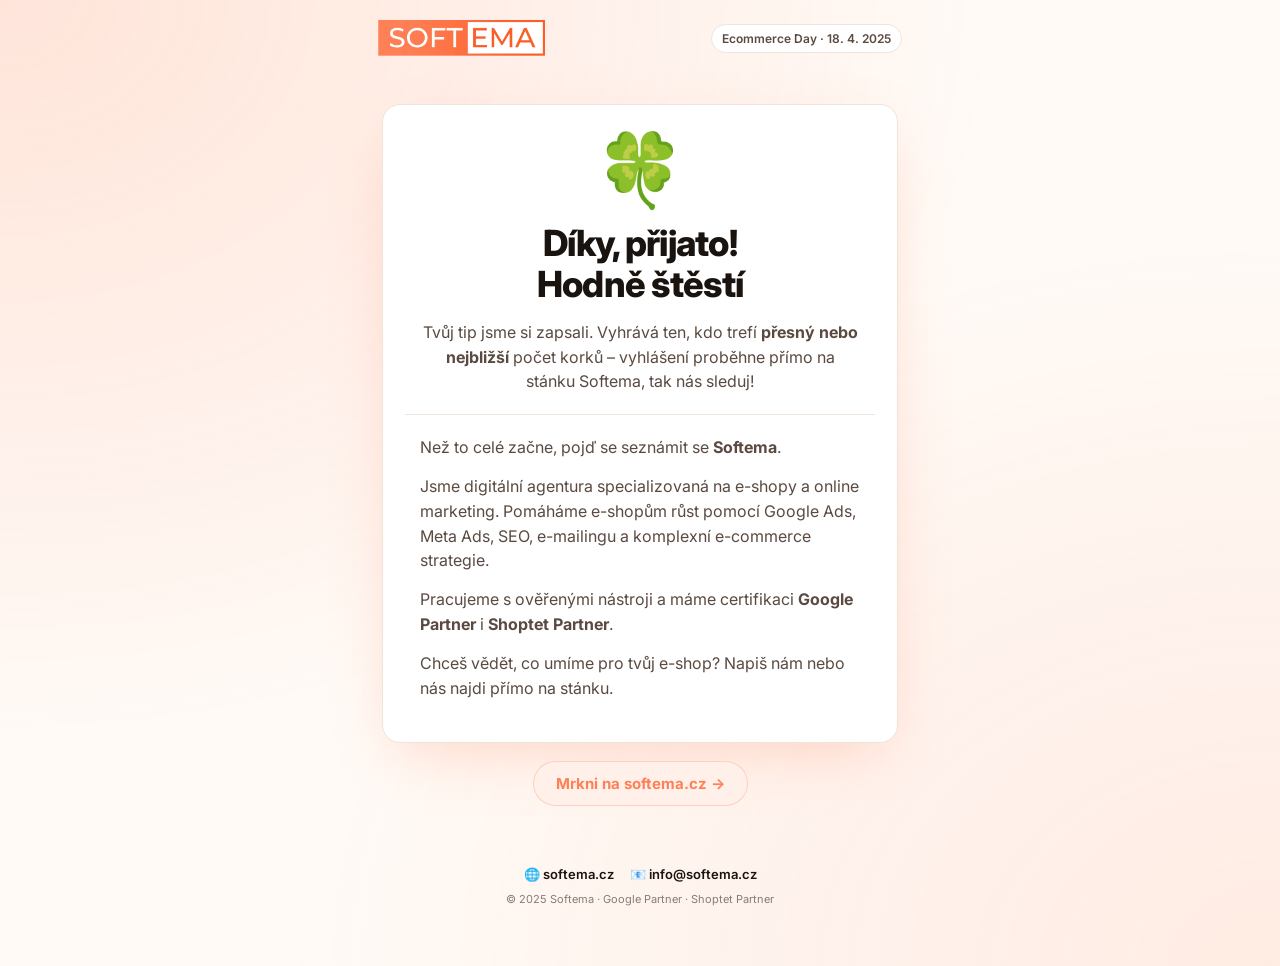
==== dekujeme.html @ 17188e15 "Add files via upload" ====
<!DOCTYPE html>
<html lang="cs">
<head>
<meta charset="UTF-8" />
<meta name="viewport" content="width=device-width, initial-scale=1, viewport-fit=cover" />
<meta name="theme-color" content="#ff8057" />
<title>Díky, tvůj tip je u nás! | Softema</title>
<link rel="preconnect" href="https://fonts.googleapis.com">
<link rel="preconnect" href="https://fonts.gstatic.com" crossorigin>
<link rel="stylesheet" href="https://fonts.googleapis.com/css2?family=Inter:wght@400;500;600;700;800&display=swap">
<link rel="stylesheet" href="styles.css" />
<style>
  .thanks {
    text-align: center;
    padding: 20px 4px;
  }
  .thanks__emoji {
    font-size: 72px;
    line-height: 1;
    margin-bottom: 18px;
    display: inline-block;
    animation: pop .5s cubic-bezier(.2,.9,.3,1.4) both;
  }
  @keyframes pop {
    0% { transform: scale(.4); opacity: 0; }
    100% { transform: scale(1); opacity: 1; }
  }
  .thanks h1 {
    font-size: clamp(28px, 7vw, 36px);
    line-height: 1.15;
    font-weight: 800;
    letter-spacing: -0.02em;
    margin: 0 0 14px;
  }
  .thanks p {
    font-size: 16px;
    line-height: 1.55;
    color: var(--ink-soft);
    margin: 0 auto 14px;
    max-width: 440px;
  }
  .thanks__card {
    background: #fff;
    border-radius: var(--radius);
    padding: 28px 22px;
    box-shadow: var(--shadow);
    border: 1px solid var(--line);
    margin-bottom: 18px;
  }
  .thanks__cta {
    display: inline-flex;
    align-items: center;
    gap: 8px;
    padding: 12px 22px;
    border-radius: 999px;
    font-weight: 700;
    font-size: 15px;
    color: var(--brand);
    background: var(--brand-soft);
    text-decoration: none;
    border: 1.5px solid rgba(255, 128, 87, 0.3);
    transition: background .15s, color .15s;
  }
  .thanks__cta:hover { background: var(--brand); color: #fff; }
</style>
</head>
<body>
  <main class="page">
    <header class="brand">
      <div class="brand__logo">
        <img src="Logo-softema.webp" alt="Softema" class="brand__img" />
      </div>
      <span class="brand__event">Ecommerce Day · 18. 4. 2025</span>
    </header>

    <section class="thanks">
      <div class="thanks__card">
        <span class="thanks__emoji">🍀</span>
        <h1 id="thanks-title">Díky, přijato!<br />Hodně štěstí</h1>
        <p>Tvůj tip jsme si zapsali. Vyhrává ten, kdo trefí <strong>přesný nebo nejbližší</strong> počet korků – vyhlášení proběhne přímo na stánku Softema, tak nás sleduj!</p>

        <hr style="border:0;border-top:1px solid var(--line);margin:20px 0;" />

        <p style="text-align:left;">Než to celé začne, pojď se seznámit se <strong>Softema</strong>.</p>
        <p style="text-align:left;">Jsme digitální agentura specializovaná na e-shopy a online marketing. Pomáháme e-shopům růst pomocí Google Ads, Meta Ads, SEO, e-mailingu a komplexní e-commerce strategie.</p>
        <p style="text-align:left;">Pracujeme s ověřenými nástroji a máme certifikaci <strong>Google Partner</strong> i <strong>Shoptet Partner</strong>.</p>
        <p style="text-align:left;">Chceš vědět, co umíme pro tvůj e-shop? Napiš nám nebo nás najdi přímo na stánku.</p>
      </div>

      <a class="thanks__cta" href="https://softema.cz" target="_blank" rel="noopener">
        Mrkni na softema.cz →
      </a>
    </section>

    <footer class="footer">
      <div class="footer__links">
        <a href="https://softema.cz" target="_blank" rel="noopener">🌐 softema.cz</a>
        <a href="mailto:info@softema.cz">📧 info@softema.cz</a>
      </div>
      <small>© 2025 Softema · Google Partner · Shoptet Partner</small>
    </footer>
  </main>

  <script>
    try {
      const name = sessionStorage.getItem('softema_lead_name');
      if (name) {
        document.getElementById('thanks-title').innerHTML =
          'Díky, ' + name.replace(/[<>]/g, '') + '!<br />Hodně štěstí';
      }
    } catch (_) {}
  </script>
</body>
</html>
---- styles.css ----
:root {
  --brand: #ff8057;
  --brand-dark: #e5673e;
  --brand-soft: #fff1ea;
  --ink: #1a1410;
  --ink-soft: #5a4a41;
  --line: #efe4dc;
  --bg: #fffaf6;
  --radius: 18px;
  --shadow: 0 20px 60px -20px rgba(255, 128, 87, 0.35);
}

* { box-sizing: border-box; }

html, body {
  margin: 0;
  padding: 0;
  font-family: 'Inter', -apple-system, BlinkMacSystemFont, 'Segoe UI', Roboto, sans-serif;
  color: var(--ink);
  background: var(--bg);
  -webkit-font-smoothing: antialiased;
  -webkit-text-size-adjust: 100%;
}

body {
  background:
    radial-gradient(ellipse at top left, rgba(255, 128, 87, 0.18), transparent 55%),
    radial-gradient(ellipse at bottom right, rgba(255, 128, 87, 0.12), transparent 55%),
    var(--bg);
  min-height: 100vh;
}

.page {
  max-width: 560px;
  margin: 0 auto;
  padding: 20px 18px 48px;
}

/* Brand header */
.brand {
  display: flex;
  align-items: center;
  justify-content: space-between;
  gap: 12px;
  margin-bottom: 28px;
}

.brand__logo {
  display: inline-flex;
  align-items: center;
  gap: 10px;
  font-weight: 800;
  font-size: 18px;
  letter-spacing: -0.01em;
}

.brand__img {
  height: 36px;
  width: auto;
  display: block;
}

.brand__event {
  font-size: 12px;
  font-weight: 600;
  color: var(--ink-soft);
  padding: 6px 10px;
  border: 1px solid var(--line);
  border-radius: 999px;
  background: #fff;
}

/* Hero */
.hero {
  text-align: center;
  padding: 12px 4px 28px;
}

.hero__badge {
  display: inline-block;
  font-size: 13px;
  font-weight: 600;
  color: var(--brand-dark);
  background: var(--brand-soft);
  padding: 6px 12px;
  border-radius: 999px;
  margin-bottom: 16px;
}

.hero__title {
  font-size: clamp(28px, 8vw, 40px);
  line-height: 1.1;
  font-weight: 800;
  letter-spacing: -0.02em;
  margin: 0 0 14px;
}

.hero__title-accent {
  color: var(--brand);
  position: relative;
  white-space: nowrap;
}

.hero__title-accent::after {
  content: "";
  position: absolute;
  left: 0;
  right: 0;
  bottom: 2px;
  height: 8px;
  background: rgba(255, 128, 87, 0.22);
  z-index: -1;
  border-radius: 4px;
}

.hero__lead {
  font-size: 16px;
  line-height: 1.55;
  color: var(--ink-soft);
  margin: 0 auto;
  max-width: 460px;
}

.hero__lead strong {
  color: var(--ink);
  font-weight: 700;
}

/* Winner rule banner */
.winner-rule {
  display: flex;
  align-items: center;
  gap: 14px;
  background: #fff;
  border: 2px solid var(--brand);
  border-radius: var(--radius);
  padding: 18px 18px;
  margin-bottom: 16px;
  box-shadow: 0 4px 20px -8px rgba(255, 128, 87, 0.4);
}

.winner-rule__icon {
  font-size: 36px;
  line-height: 1;
  flex-shrink: 0;
}

.winner-rule__text {
  display: flex;
  flex-direction: column;
  gap: 4px;
  font-size: 15px;
  line-height: 1.45;
  color: var(--ink);
}

.winner-rule__text strong {
  font-size: 13px;
  text-transform: uppercase;
  letter-spacing: 0.06em;
  color: var(--brand);
  font-weight: 800;
}

.winner-rule__text em {
  font-style: normal;
  font-weight: 700;
  color: var(--brand-dark);
}

/* Card with form */
.card {
  background: #fff;
  border-radius: var(--radius);
  padding: 24px 20px;
  box-shadow: var(--shadow);
  border: 1px solid var(--line);
}

.form {
  display: flex;
  flex-direction: column;
  gap: 16px;
}

.form__row {
  display: flex;
  flex-direction: column;
  gap: 16px;
}

.form__row--split {
  flex-direction: column;
}

.field {
  display: flex;
  flex-direction: column;
  gap: 6px;
}

.field__label {
  font-size: 13px;
  font-weight: 600;
  color: var(--ink);
}

.field__label em {
  color: var(--brand);
  font-style: normal;
}

.field input {
  width: 100%;
  padding: 15px 16px;
  font-size: 17px;
  font-family: inherit;
  color: var(--ink);
  background: #fff;
  border: 1.5px solid var(--line);
  border-radius: 12px;
  transition: border-color .15s, box-shadow .15s;
  -webkit-appearance: none;
  appearance: none;
}

.field input::placeholder { color: #b8a89e; }

.field input:focus {
  outline: none;
  border-color: var(--brand);
  box-shadow: 0 0 0 4px rgba(255, 128, 87, 0.18);
}

.field input:invalid:not(:placeholder-shown) {
  border-color: #e85a5a;
}

.field--guess input {
  font-size: 20px;
  font-weight: 700;
  text-align: center;
  letter-spacing: 0.02em;
  background: var(--brand-soft);
  border-color: rgba(255, 128, 87, 0.35);
}

/* Consent */
.consent {
  display: flex;
  gap: 10px;
  align-items: flex-start;
  font-size: 13px;
  line-height: 1.5;
  color: var(--ink-soft);
  padding: 4px 2px;
  cursor: pointer;
}

.consent input {
  margin-top: 2px;
  width: 18px;
  height: 18px;
  accent-color: var(--brand);
  flex-shrink: 0;
}

/* CTA */
.cta {
  display: inline-flex;
  align-items: center;
  justify-content: center;
  gap: 10px;
  width: 100%;
  padding: 16px 20px;
  font-size: 17px;
  font-weight: 700;
  font-family: inherit;
  color: #fff;
  background: var(--brand);
  border: 0;
  border-radius: 14px;
  cursor: pointer;
  transition: transform .1s, background .15s, box-shadow .2s;
  box-shadow: 0 10px 24px -8px rgba(255, 128, 87, 0.55);
  -webkit-tap-highlight-color: transparent;
}

.cta:hover { background: var(--brand-dark); }
.cta:active { transform: translateY(1px); }
.cta:disabled { opacity: .7; cursor: progress; }

.cta__arrow {
  transition: transform .2s;
}
.cta:hover .cta__arrow { transform: translateX(3px); }

.form__note {
  font-size: 12px;
  color: var(--ink-soft);
  text-align: center;
  margin: 2px 0 0;
}

/* Footer */
.footer {
  text-align: center;
  margin-top: 28px;
  padding: 12px;
  color: var(--ink-soft);
  font-size: 13px;
}

.footer__links {
  display: flex;
  gap: 16px;
  justify-content: center;
  flex-wrap: wrap;
  margin-bottom: 8px;
}

.footer__links a {
  color: var(--ink);
  text-decoration: none;
  font-weight: 600;
}

.footer__links a:hover { color: var(--brand); }

.footer small {
  font-size: 11px;
  opacity: .7;
}

/* Error state */
.form__error {
  background: #fff0f0;
  color: #b33030;
  border: 1px solid #ffd0d0;
  padding: 10px 12px;
  border-radius: 10px;
  font-size: 13px;
  display: none;
}

.form__error.is-visible { display: block; }
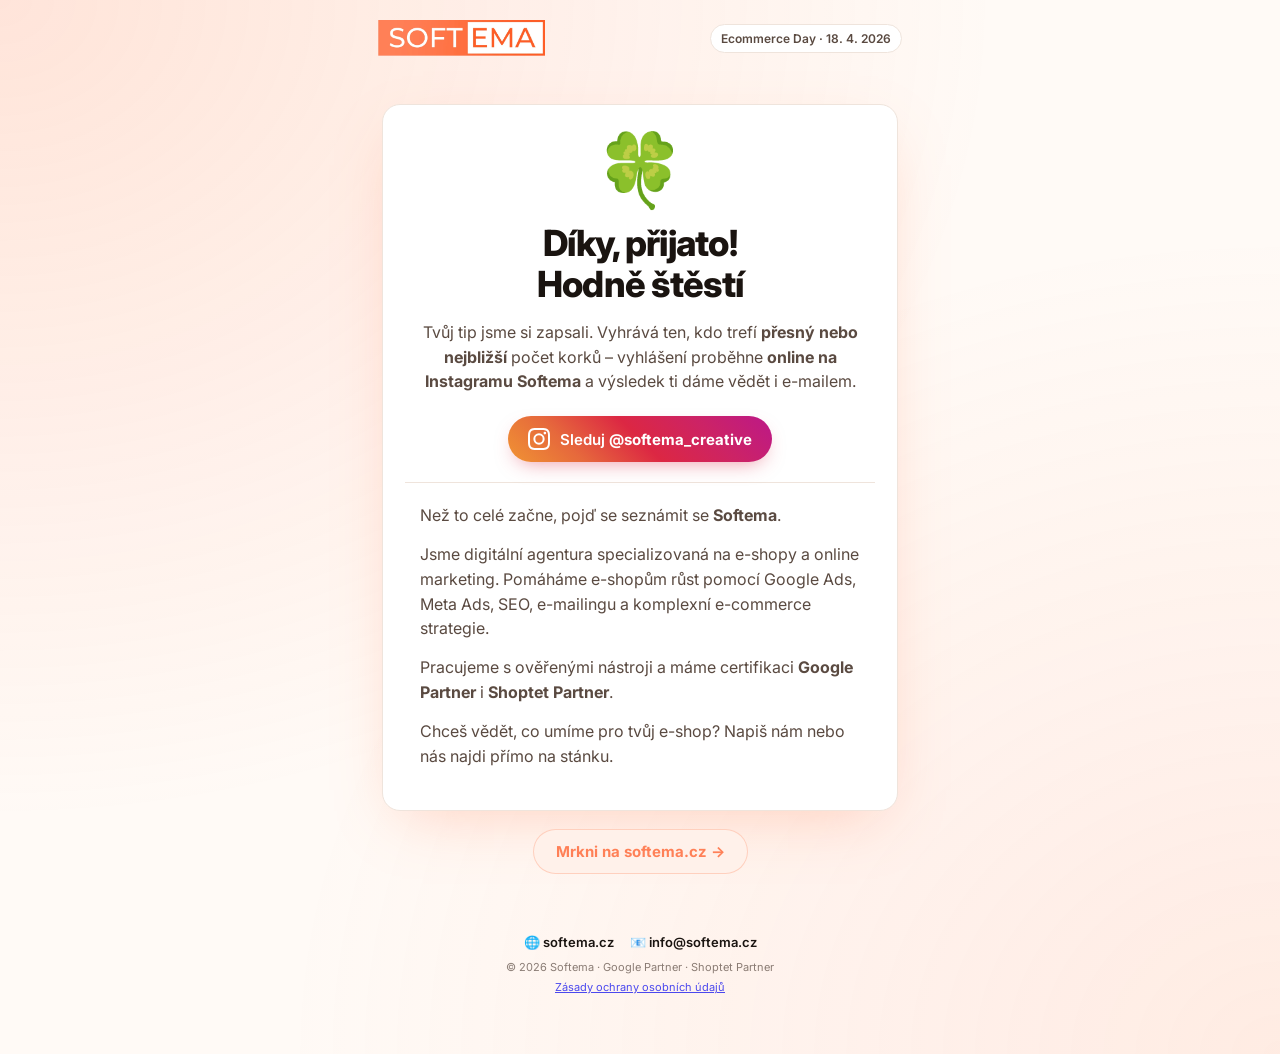
==== commit 59a177e8: "Add files via upload" ====
--- a/dekujeme.html
+++ b/dekujeme.html
@@ -62,6 +62,29 @@
     transition: background .15s, color .15s;
   }
   .thanks__cta:hover { background: var(--brand); color: #fff; }
+
+  .thanks__ig {
+    display: inline-flex;
+    align-items: center;
+    gap: 10px;
+    margin-top: 8px;
+    padding: 12px 20px;
+    border-radius: 999px;
+    font-size: 15px;
+    font-weight: 600;
+    text-decoration: none;
+    color: #fff;
+    background: linear-gradient(45deg, #f09433 0%, #e6683c 25%, #dc2743 50%, #cc2366 75%, #bc1888 100%);
+    box-shadow: 0 8px 20px -8px rgba(220, 39, 67, 0.5);
+    transition: transform .15s, box-shadow .2s;
+  }
+  .thanks__ig:hover {
+    transform: translateY(-1px);
+    box-shadow: 0 12px 24px -8px rgba(220, 39, 67, 0.6);
+  }
+  .thanks__ig-icon {
+    flex-shrink: 0;
+  }
 </style>
 </head>
 <body>
@@ -70,14 +93,21 @@
       <div class="brand__logo">
         <img src="Logo-softema.webp" alt="Softema" class="brand__img" />
       </div>
-      <span class="brand__event">Ecommerce Day · 18. 4. 2025</span>
+      <span class="brand__event">Ecommerce Day · 18. 4. 2026</span>
     </header>
 
     <section class="thanks">
       <div class="thanks__card">
         <span class="thanks__emoji">🍀</span>
         <h1 id="thanks-title">Díky, přijato!<br />Hodně štěstí</h1>
-        <p>Tvůj tip jsme si zapsali. Vyhrává ten, kdo trefí <strong>přesný nebo nejbližší</strong> počet korků – vyhlášení proběhne přímo na stánku Softema, tak nás sleduj!</p>
+        <p>Tvůj tip jsme si zapsali. Vyhrává ten, kdo trefí <strong>přesný nebo nejbližší</strong> počet korků – vyhlášení proběhne <strong>online na Instagramu Softema</strong> a výsledek ti dáme vědět i e-mailem.</p>
+
+        <a class="thanks__ig" href="https://www.instagram.com/softema_creative/" target="_blank" rel="noopener">
+          <svg class="thanks__ig-icon" viewBox="0 0 24 24" width="22" height="22" aria-hidden="true">
+            <path fill="currentColor" d="M12 2.2c3.2 0 3.6 0 4.85.07 1.17.05 1.8.25 2.23.41.56.22.96.48 1.38.9.42.42.68.82.9 1.38.16.43.36 1.06.41 2.23.06 1.25.07 1.65.07 4.85s0 3.6-.07 4.85c-.05 1.17-.25 1.8-.41 2.23-.22.56-.48.96-.9 1.38-.42.42-.82.68-1.38.9-.43.16-1.06.36-2.23.41-1.25.06-1.65.07-4.85.07s-3.6 0-4.85-.07c-1.17-.05-1.8-.25-2.23-.41-.56-.22-.96-.48-1.38-.9-.42-.42-.68-.82-.9-1.38-.16-.43-.36-1.06-.41-2.23C2.27 15.6 2.2 15.2 2.2 12s0-3.6.07-4.85c.05-1.17.25-1.8.41-2.23.22-.56.48-.96.9-1.38.42-.42.82-.68 1.38-.9.43-.16 1.06-.36 2.23-.41C8.4 2.2 8.8 2.2 12 2.2M12 0C8.74 0 8.33 0 7.05.07 5.78.13 4.9.33 4.14.63c-.8.3-1.47.72-2.13 1.38-.66.66-1.08 1.34-1.38 2.13C.33 4.9.13 5.78.07 7.05.01 8.33 0 8.74 0 12s0 3.67.07 4.95c.06 1.27.26 2.15.56 2.91.3.8.72 1.47 1.38 2.13.66.66 1.34 1.08 2.13 1.38.76.3 1.64.5 2.91.56C8.33 24 8.74 24 12 24s3.67 0 4.95-.07c1.27-.06 2.15-.26 2.91-.56.8-.3 1.47-.72 2.13-1.38.66-.66 1.08-1.34 1.38-2.13.3-.76.5-1.64.56-2.91.07-1.28.07-1.69.07-4.95s0-3.67-.07-4.95c-.06-1.27-.26-2.15-.56-2.91-.3-.8-.72-1.47-1.38-2.13-.66-.66-1.34-1.08-2.13-1.38-.76-.3-1.64-.5-2.91-.56C15.67 0 15.26 0 12 0zm0 5.84A6.16 6.16 0 1 0 18.16 12 6.16 6.16 0 0 0 12 5.84zm0 10.16A4 4 0 1 1 16 12a4 4 0 0 1-4 4zm6.4-11.88a1.44 1.44 0 1 0 1.44 1.44 1.44 1.44 0 0 0-1.44-1.44z"/>
+          </svg>
+          <span>Sleduj <strong>@softema_creative</strong></span>
+        </a>
 
         <hr style="border:0;border-top:1px solid var(--line);margin:20px 0;" />
 
@@ -97,7 +127,8 @@
         <a href="https://softema.cz" target="_blank" rel="noopener">🌐 softema.cz</a>
         <a href="mailto:info@softema.cz">📧 info@softema.cz</a>
       </div>
-      <small>© 2025 Softema · Google Partner · Shoptet Partner</small>
+      <small>© 2026 Softema · Google Partner · Shoptet Partner</small>
+      <small style="display:block;margin-top:6px;"><a href="https://softema.cz/zasady-ochrany-osobnich-udaju-a-informace-o-zpracovani-osobnich-udaju/" target="_blank" rel="noopener">Zásady ochrany osobních údajů</a></small>
     </footer>
   </main>
 
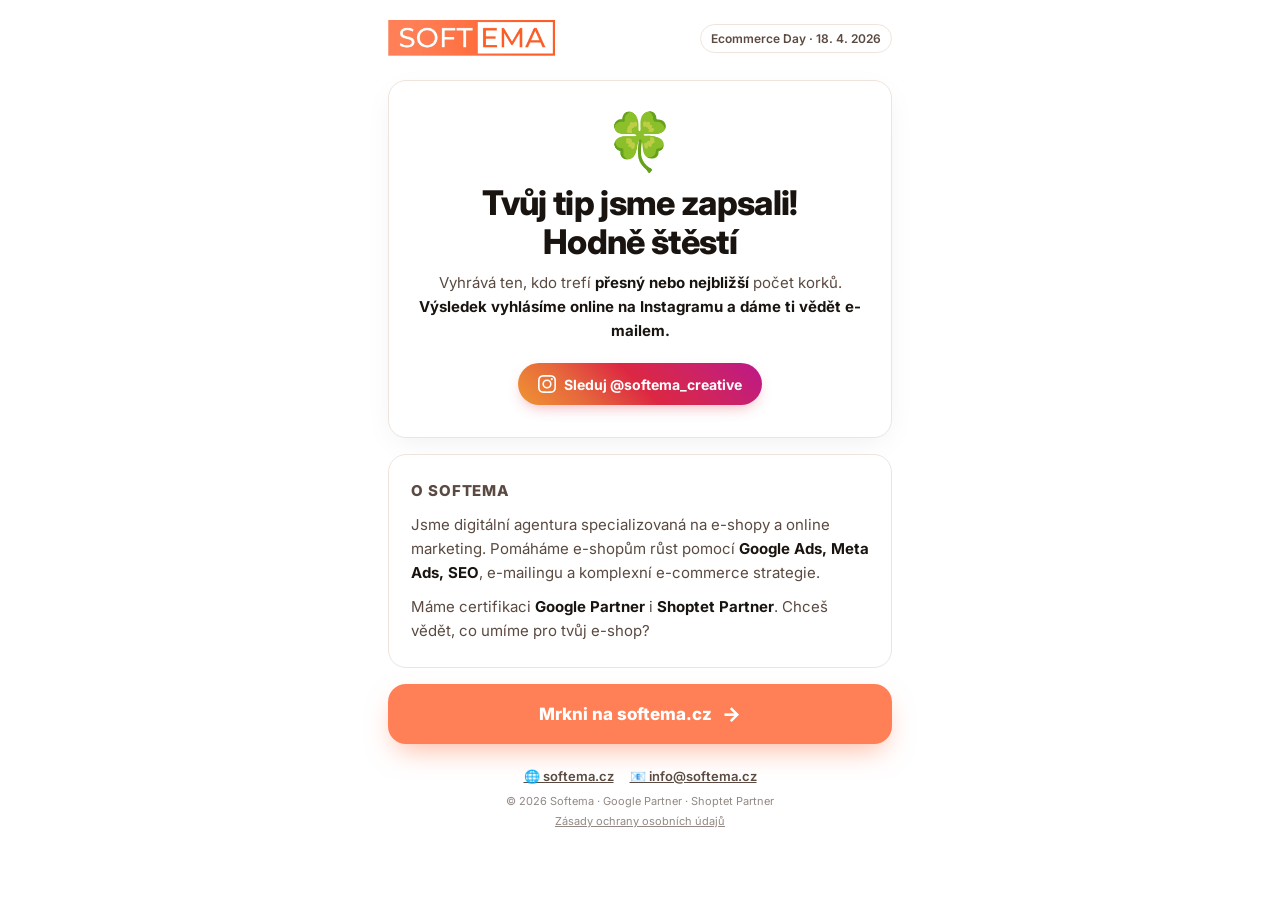
==== commit 03ca1c5e: "Add files via upload" ====
--- a/dekujeme.html
+++ b/dekujeme.html
@@ -8,16 +8,69 @@
 <link rel="preconnect" href="https://fonts.googleapis.com">
 <link rel="preconnect" href="https://fonts.gstatic.com" crossorigin>
 <link rel="stylesheet" href="https://fonts.googleapis.com/css2?family=Inter:wght@400;500;600;700;800&display=swap">
-<link rel="stylesheet" href="styles.css" />
 <style>
-  .thanks {
+  :root {
+    --brand: #ff8057;
+    --brand-dark: #e5673e;
+    --brand-soft: #fff1ea;
+    --ink: #1a1410;
+    --ink-soft: #5a4a41;
+    --line: #efe4dc;
+    --radius: 18px;
+    --bg: #ffffff;
+  }
+
+  * { box-sizing: border-box; }
+
+  html, body {
+    margin: 0; padding: 0;
+    font-family: 'Inter', -apple-system, BlinkMacSystemFont, 'Segoe UI', Roboto, sans-serif;
+    background: var(--bg);
+    color: var(--ink);
+    -webkit-font-smoothing: antialiased;
+    min-height: 100vh;
+  }
+
+  .page {
+    max-width: 540px;
+    margin: 0 auto;
+    padding: 20px 18px 48px;
+  }
+
+  /* Header */
+  .brand {
+    display: flex;
+    align-items: center;
+    justify-content: space-between;
+    gap: 12px;
+    margin-bottom: 24px;
+  }
+  .brand__img { height: 36px; width: auto; display: block; }
+  .brand__event {
+    font-size: 12px;
+    font-weight: 600;
+    color: var(--ink-soft);
+    padding: 6px 10px;
+    border: 1px solid var(--line);
+    border-radius: 999px;
+    background: #fff;
+  }
+
+  /* Hero confirmed */
+  .confirmed {
+    background: #ffffff;
+    border-radius: var(--radius);
+    padding: 32px 24px;
     text-align: center;
-    padding: 20px 4px;
-  }
-  .thanks__emoji {
-    font-size: 72px;
+    color: var(--ink);
+    margin-bottom: 16px;
+    border: 1px solid var(--line);
+    box-shadow: 0 8px 32px -8px rgba(0,0,0,0.08);
+  }
+  .confirmed__emoji {
+    font-size: 56px;
     line-height: 1;
-    margin-bottom: 18px;
+    margin-bottom: 14px;
     display: inline-block;
     animation: pop .5s cubic-bezier(.2,.9,.3,1.4) both;
   }
@@ -25,66 +78,112 @@
     0% { transform: scale(.4); opacity: 0; }
     100% { transform: scale(1); opacity: 1; }
   }
-  .thanks h1 {
-    font-size: clamp(28px, 7vw, 36px);
+  .confirmed__title {
+    font-size: clamp(26px, 7vw, 34px);
+    font-weight: 800;
     line-height: 1.15;
-    font-weight: 800;
     letter-spacing: -0.02em;
-    margin: 0 0 14px;
-  }
-  .thanks p {
-    font-size: 16px;
-    line-height: 1.55;
-    color: var(--ink-soft);
-    margin: 0 auto 14px;
-    max-width: 440px;
-  }
-  .thanks__card {
-    background: #fff;
-    border-radius: var(--radius);
-    padding: 28px 22px;
-    box-shadow: var(--shadow);
-    border: 1px solid var(--line);
-    margin-bottom: 18px;
-  }
-  .thanks__cta {
+    margin: 0 0 10px;
+    color: var(--ink);
+  }
+  .confirmed__sub {
+    font-size: 15px;
+    line-height: 1.6;
+    color: var(--ink-soft);
+    margin: 0;
+  }
+  .confirmed__sub strong { font-weight: 700; color: var(--ink); }
+
+  /* Instagram button inside confirmed */
+  .confirmed__ig {
     display: inline-flex;
     align-items: center;
     gap: 8px;
-    padding: 12px 22px;
-    border-radius: 999px;
-    font-weight: 700;
-    font-size: 15px;
-    color: var(--brand);
-    background: var(--brand-soft);
-    text-decoration: none;
-    border: 1.5px solid rgba(255, 128, 87, 0.3);
-    transition: background .15s, color .15s;
-  }
-  .thanks__cta:hover { background: var(--brand); color: #fff; }
-
-  .thanks__ig {
-    display: inline-flex;
-    align-items: center;
-    gap: 10px;
-    margin-top: 8px;
+    margin-top: 20px;
     padding: 12px 20px;
     border-radius: 999px;
-    font-size: 15px;
-    font-weight: 600;
+    font-size: 14px;
+    font-weight: 700;
     text-decoration: none;
     color: #fff;
     background: linear-gradient(45deg, #f09433 0%, #e6683c 25%, #dc2743 50%, #cc2366 75%, #bc1888 100%);
-    box-shadow: 0 8px 20px -8px rgba(220, 39, 67, 0.5);
+    box-shadow: 0 6px 16px -6px rgba(220, 39, 67, 0.45);
     transition: transform .15s, box-shadow .2s;
   }
-  .thanks__ig:hover {
-    transform: translateY(-1px);
-    box-shadow: 0 12px 24px -8px rgba(220, 39, 67, 0.6);
-  }
-  .thanks__ig-icon {
-    flex-shrink: 0;
-  }
+  .confirmed__ig:hover { transform: translateY(-1px); }
+
+  /* Info card */
+  .info-card {
+    background: #fff;
+    border: 1px solid var(--line);
+    border-radius: var(--radius);
+    padding: 24px 22px;
+    margin-bottom: 16px;
+  }
+  .info-card__title {
+    font-size: 13px;
+    font-weight: 800;
+    text-transform: uppercase;
+    letter-spacing: 0.06em;
+    color: var(--brand);
+    margin: 0 0 10px;
+  }
+  .info-card p {
+    font-size: 15px;
+    line-height: 1.6;
+    color: var(--ink-soft);
+    margin: 0 0 10px;
+  }
+  .info-card p:last-child { margin-bottom: 0; }
+  .info-card p strong { color: var(--ink); font-weight: 700; }
+
+  /* CTA button */
+  .cta-btn {
+    display: flex;
+    align-items: center;
+    justify-content: center;
+    gap: 10px;
+    width: 100%;
+    padding: 18px 24px;
+    font-size: 17px;
+    font-weight: 800;
+    font-family: inherit;
+    color: #fff;
+    background: var(--brand);
+    border: 0;
+    border-radius: var(--radius);
+    text-decoration: none;
+    box-shadow: 0 12px 28px -8px rgba(255, 128, 87, 0.6);
+    transition: background .15s, transform .1s;
+    margin-bottom: 16px;
+  }
+  .cta-btn:hover { background: var(--brand-dark); }
+  .cta-btn:active { transform: translateY(1px); }
+  .cta-btn__arrow { font-size: 20px; }
+
+  /* Footer */
+  .footer {
+    text-align: center;
+    color: var(--ink-soft);
+    font-size: 13px;
+    padding: 8px;
+  }
+  .footer__links {
+    display: flex;
+    gap: 16px;
+    justify-content: center;
+    flex-wrap: wrap;
+    margin-bottom: 8px;
+  }
+  .footer__links a {
+    color: var(--ink);
+    text-decoration: none;
+    font-weight: 600;
+  }
+  .footer__links a:hover { color: var(--brand); }
+  .footer small { font-size: 11px; opacity: .65; }
+  .footer a { color: var(--ink-soft); text-decoration: underline; }
+  .footer a:hover { color: var(--brand); }
 </style>
 </head>
 <body>
@@ -96,31 +195,33 @@
       <span class="brand__event">Ecommerce Day · 18. 4. 2026</span>
     </header>
 
-    <section class="thanks">
-      <div class="thanks__card">
-        <span class="thanks__emoji">🍀</span>
-        <h1 id="thanks-title">Díky, přijato!<br />Hodně štěstí</h1>
-        <p>Tvůj tip jsme si zapsali. Vyhrává ten, kdo trefí <strong>přesný nebo nejbližší</strong> počet korků – vyhlášení proběhne <strong>online na Instagramu Softema</strong> a výsledek ti dáme vědět i e-mailem.</p>
-
-        <a class="thanks__ig" href="https://www.instagram.com/softema_creative/" target="_blank" rel="noopener">
-          <svg class="thanks__ig-icon" viewBox="0 0 24 24" width="22" height="22" aria-hidden="true">
-            <path fill="currentColor" d="M12 2.2c3.2 0 3.6 0 4.85.07 1.17.05 1.8.25 2.23.41.56.22.96.48 1.38.9.42.42.68.82.9 1.38.16.43.36 1.06.41 2.23.06 1.25.07 1.65.07 4.85s0 3.6-.07 4.85c-.05 1.17-.25 1.8-.41 2.23-.22.56-.48.96-.9 1.38-.42.42-.82.68-1.38.9-.43.16-1.06.36-2.23.41-1.25.06-1.65.07-4.85.07s-3.6 0-4.85-.07c-1.17-.05-1.8-.25-2.23-.41-.56-.22-.96-.48-1.38-.9-.42-.42-.68-.82-.9-1.38-.16-.43-.36-1.06-.41-2.23C2.27 15.6 2.2 15.2 2.2 12s0-3.6.07-4.85c.05-1.17.25-1.8.41-2.23.22-.56.48-.96.9-1.38.42-.42.82-.68 1.38-.9.43-.16 1.06-.36 2.23-.41C8.4 2.2 8.8 2.2 12 2.2M12 0C8.74 0 8.33 0 7.05.07 5.78.13 4.9.33 4.14.63c-.8.3-1.47.72-2.13 1.38-.66.66-1.08 1.34-1.38 2.13C.33 4.9.13 5.78.07 7.05.01 8.33 0 8.74 0 12s0 3.67.07 4.95c.06 1.27.26 2.15.56 2.91.3.8.72 1.47 1.38 2.13.66.66 1.34 1.08 2.13 1.38.76.3 1.64.5 2.91.56C8.33 24 8.74 24 12 24s3.67 0 4.95-.07c1.27-.06 2.15-.26 2.91-.56.8-.3 1.47-.72 2.13-1.38.66-.66 1.08-1.34 1.38-2.13.3-.76.5-1.64.56-2.91.07-1.28.07-1.69.07-4.95s0-3.67-.07-4.95c-.06-1.27-.26-2.15-.56-2.91-.3-.8-.72-1.47-1.38-2.13-.66-.66-1.34-1.08-2.13-1.38-.76-.3-1.64-.5-2.91-.56C15.67 0 15.26 0 12 0zm0 5.84A6.16 6.16 0 1 0 18.16 12 6.16 6.16 0 0 0 12 5.84zm0 10.16A4 4 0 1 1 16 12a4 4 0 0 1-4 4zm6.4-11.88a1.44 1.44 0 1 0 1.44 1.44 1.44 1.44 0 0 0-1.44-1.44z"/>
-          </svg>
-          <span>Sleduj <strong>@softema_creative</strong></span>
-        </a>
-
-        <hr style="border:0;border-top:1px solid var(--line);margin:20px 0;" />
-
-        <p style="text-align:left;">Než to celé začne, pojď se seznámit se <strong>Softema</strong>.</p>
-        <p style="text-align:left;">Jsme digitální agentura specializovaná na e-shopy a online marketing. Pomáháme e-shopům růst pomocí Google Ads, Meta Ads, SEO, e-mailingu a komplexní e-commerce strategie.</p>
-        <p style="text-align:left;">Pracujeme s ověřenými nástroji a máme certifikaci <strong>Google Partner</strong> i <strong>Shoptet Partner</strong>.</p>
-        <p style="text-align:left;">Chceš vědět, co umíme pro tvůj e-shop? Napiš nám nebo nás najdi přímo na stánku.</p>
-      </div>
-
-      <a class="thanks__cta" href="https://softema.cz" target="_blank" rel="noopener">
-        Mrkni na softema.cz →
+    <section class="confirmed">
+      <span class="confirmed__emoji">🍀</span>
+      <h1 class="confirmed__title" id="thanks-title">
+        Tvůj tip jsme zapsali!<br />Hodně štěstí
+      </h1>
+      <p class="confirmed__sub">
+        Vyhrává ten, kdo trefí <strong>přesný nebo nejbližší</strong> počet korků.<br />
+        <strong>Výsledek vyhlásíme online na Instagramu a dáme ti vědět e-mailem.</strong>
+      </p>
+      <a class="confirmed__ig" href="https://www.instagram.com/softema_creative/" target="_blank" rel="noopener">
+        <svg viewBox="0 0 24 24" width="18" height="18" aria-hidden="true" fill="currentColor">
+          <path d="M12 2.2c3.2 0 3.6 0 4.85.07 1.17.05 1.8.25 2.23.41.56.22.96.48 1.38.9.42.42.68.82.9 1.38.16.43.36 1.06.41 2.23.06 1.25.07 1.65.07 4.85s0 3.6-.07 4.85c-.05 1.17-.25 1.8-.41 2.23-.22.56-.48.96-.9 1.38-.42.42-.82.68-1.38.9-.43.16-1.06.36-2.23.41-1.25.06-1.65.07-4.85.07s-3.6 0-4.85-.07c-1.17-.05-1.8-.25-2.23-.41-.56-.22-.96-.48-1.38-.9-.42-.42-.68-.82-.9-1.38-.16-.43-.36-1.06-.41-2.23C2.27 15.6 2.2 15.2 2.2 12s0-3.6.07-4.85c.05-1.17.25-1.8.41-2.23.22-.56.48-.96.9-1.38.42-.42.82-.68 1.38-.9.43-.16 1.06-.36 2.23-.41C8.4 2.2 8.8 2.2 12 2.2M12 0C8.74 0 8.33 0 7.05.07 5.78.13 4.9.33 4.14.63c-.8.3-1.47.72-2.13 1.38-.66.66-1.08 1.34-1.38 2.13C.33 4.9.13 5.78.07 7.05.01 8.33 0 8.74 0 12s0 3.67.07 4.95c.06 1.27.26 2.15.56 2.91.3.8.72 1.47 1.38 2.13.66.66 1.34 1.08 2.13 1.38.76.3 1.64.5 2.91.56C8.33 24 8.74 24 12 24s3.67 0 4.95-.07c1.27-.06 2.15-.26 2.91-.56.8-.3 1.47-.72 2.13-1.38.66-.66 1.08-1.34 1.38-2.13.3-.76.5-1.64.56-2.91.07-1.28.07-1.69.07-4.95s0-3.67-.07-4.95c-.06-1.27-.26-2.15-.56-2.91-.3-.8-.72-1.47-1.38-2.13-.66-.66-1.34-1.08-2.13-1.38-.76-.3-1.64-.5-2.91-.56C15.67 0 15.26 0 12 0zm0 5.84A6.16 6.16 0 1 0 18.16 12 6.16 6.16 0 0 0 12 5.84zm0 10.16A4 4 0 1 1 16 12a4 4 0 0 1-4 4zm6.4-11.88a1.44 1.44 0 1 0 1.44 1.44 1.44 1.44 0 0 0-1.44-1.44z"/>
+        </svg>
+        Sleduj @softema_creative
       </a>
     </section>
+
+    <div class="info-card">
+      <p class="info-card__title">O Softema</p>
+      <p>Jsme digitální agentura specializovaná na e-shopy a online marketing. Pomáháme e-shopům růst pomocí <strong>Google Ads, Meta Ads, SEO</strong>, e-mailingu a komplexní e-commerce strategie.</p>
+      <p>Máme certifikaci <strong>Google Partner</strong> i <strong>Shoptet Partner</strong>. Chceš vědět, co umíme pro tvůj e-shop?</p>
+    </div>
+
+    <a class="cta-btn" href="https://softema.cz" target="_blank" rel="noopener">
+      Mrkni na softema.cz
+      <span class="cta-btn__arrow">→</span>
+    </a>
 
     <footer class="footer">
       <div class="footer__links">
@@ -128,7 +229,9 @@
         <a href="mailto:info@softema.cz">📧 info@softema.cz</a>
       </div>
       <small>© 2026 Softema · Google Partner · Shoptet Partner</small>
-      <small style="display:block;margin-top:6px;"><a href="https://softema.cz/zasady-ochrany-osobnich-udaju-a-informace-o-zpracovani-osobnich-udaju/" target="_blank" rel="noopener">Zásady ochrany osobních údajů</a></small>
+      <small style="display:block;margin-top:6px;">
+        <a href="https://softema.cz/zasady-ochrany-osobnich-udaju-a-informace-o-zpracovani-osobnich-udaju/" target="_blank" rel="noopener">Zásady ochrany osobních údajů</a>
+      </small>
     </footer>
   </main>
 
@@ -137,7 +240,7 @@
       const name = sessionStorage.getItem('softema_lead_name');
       if (name) {
         document.getElementById('thanks-title').innerHTML =
-          'Díky, ' + name.replace(/[<>]/g, '') + '!<br />Hodně štěstí';
+          'Tvůj tip jsme zapsali,<br />' + name.replace(/[<>]/g, '') + '! 🎉';
       }
     } catch (_) {}
   </script>
